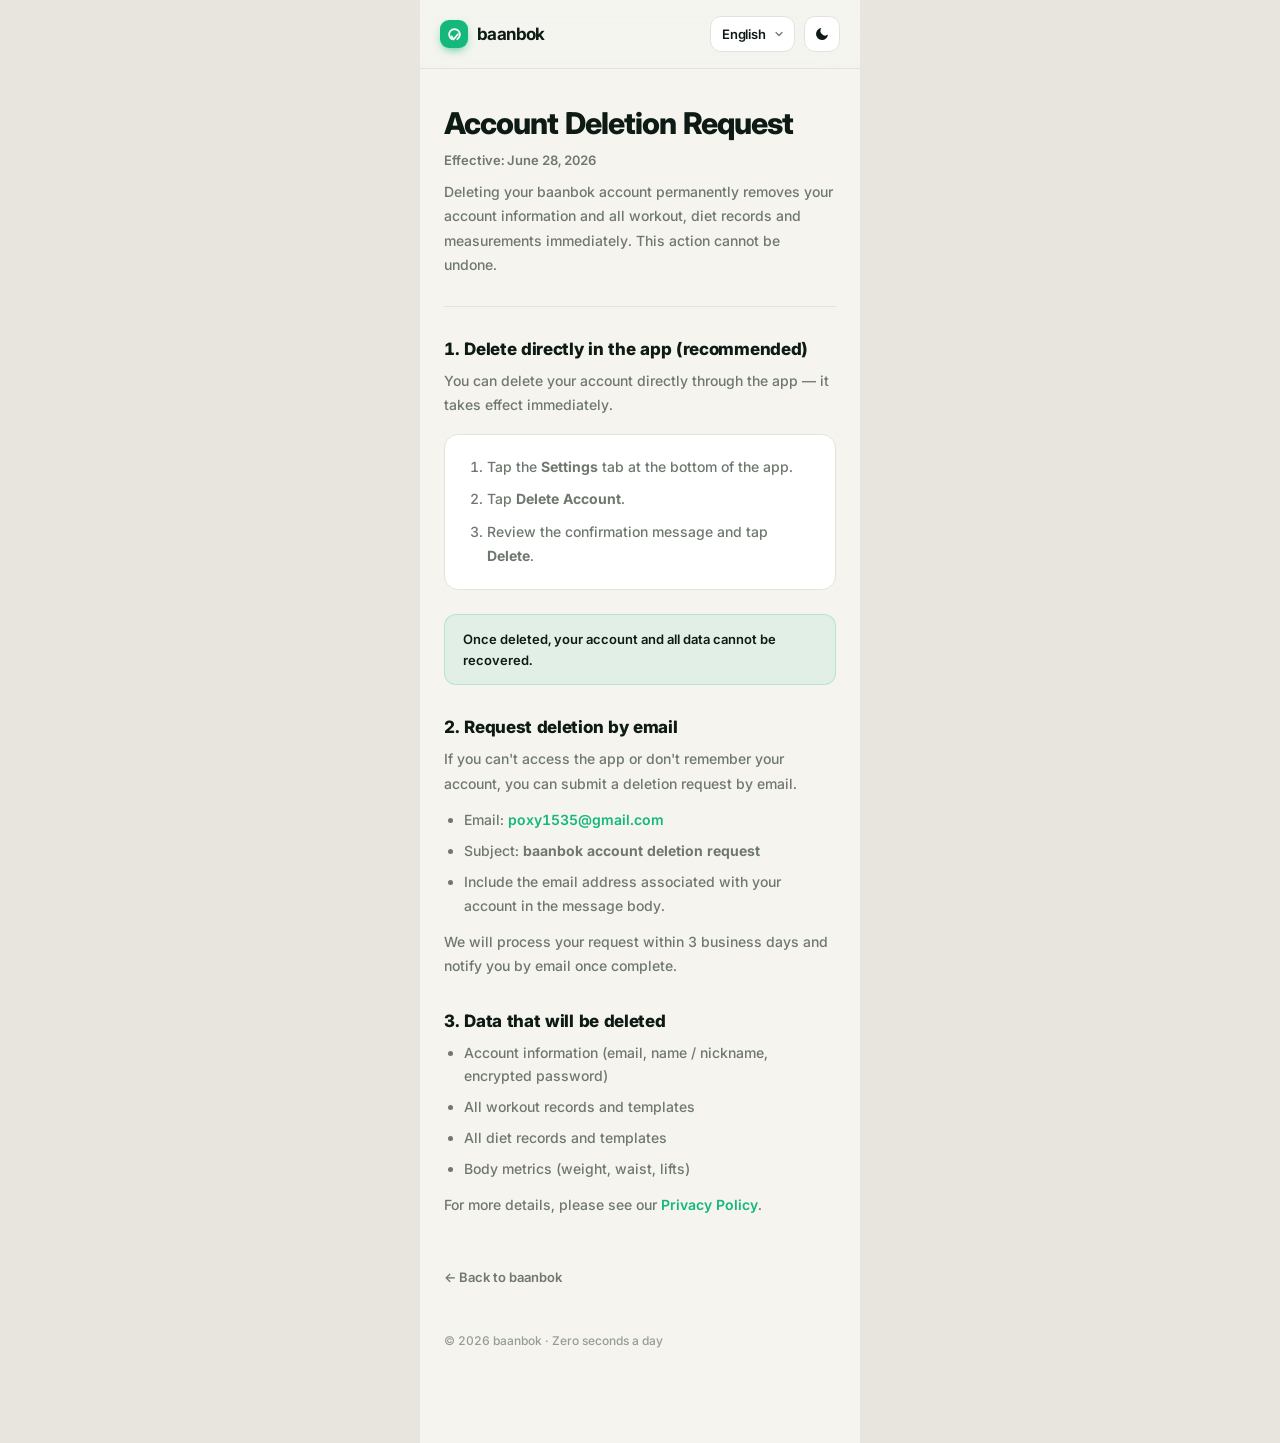
==== delete-account.html @ 93a6932c "계정 삭제 요청 페이지 추가 + footer 링크 연결 Co-Authored-By: Claude Sonnet 4.6 <noreply@anthropic.com>" ====
<!DOCTYPE html>
<html lang="ko" data-title-key="delete.pageTitle">
<head>
  <meta charset="utf-8" />
  <meta name="viewport" content="width=device-width, initial-scale=1" />
  <title>계정 삭제 요청 · baanbok</title>
  <meta name="description" content="baanbok 계정 및 개인정보 삭제 요청 방법을 안내합니다." />
  <meta name="theme-color" content="#14B87A" />

  <script>
    (function () {
      try {
        var p = localStorage.getItem('baanbok-theme') || 'system';
        var e = (p === 'light' || p === 'dark') ? p
          : (window.matchMedia && matchMedia('(prefers-color-scheme: dark)').matches ? 'dark' : 'light');
        document.documentElement.setAttribute('data-theme', e);
      } catch (err) {
        document.documentElement.setAttribute('data-theme', 'light');
      }
    })();
  </script>

  <link rel="preconnect" href="https://fonts.googleapis.com" />
  <link rel="preconnect" href="https://fonts.gstatic.com" crossorigin />
  <link href="https://fonts.googleapis.com/css2?family=Inter:wght@400;500;600;700;800&display=swap" rel="stylesheet" />
  <link rel="stylesheet" href="styles.css" />
  <style>
    .legal { width: 100%; max-width: 680px; margin: 0 auto; padding: 0 24px 80px; }
    .legal-lead { font-size: 14px; font-weight: 500; color: var(--muted); line-height: 1.7; margin: 4px 0 8px; }
    .legal h1 { font-size: 30px; font-weight: 800; letter-spacing: -1px; color: var(--ink); margin: 36px 0 8px; }
    .legal .date { font-size: 13px; font-weight: 600; color: var(--muted); margin: 0 0 8px; }
    .legal hr { border: none; border-top: 1px solid var(--line); margin: 28px 0; }
    .legal h2 { font-size: 17px; font-weight: 800; letter-spacing: -.3px; color: var(--ink); margin: 32px 0 10px; }
    .legal p { font-size: 14px; font-weight: 500; color: var(--muted); line-height: 1.75; margin: 0 0 12px; }
    .legal ul { font-size: 14px; font-weight: 500; color: var(--muted); line-height: 1.7; padding-left: 20px; margin: 0 0 12px; }
    .legal li { margin-bottom: 7px; }
    .legal a.inline { color: var(--green); text-decoration: none; font-weight: 600; }
    .legal a.inline:hover { text-decoration: underline; }
    .legal .foot-note { font-size: 12px; font-weight: 500; color: var(--muted); opacity: .7; margin-top: 44px; }
    .legal .back { display: inline-flex; align-items: center; gap: 6px; font-size: 13px; font-weight: 600; color: var(--muted); text-decoration: none; margin-top: 40px; }
    .legal .back:hover { color: var(--ink); }

    .step-box { background: var(--card); border: 1px solid var(--line); border-radius: 14px; padding: 20px 22px; margin: 16px 0 24px; }
    .step-box ol { font-size: 14px; font-weight: 500; color: var(--muted); line-height: 1.75; padding-left: 20px; margin: 0; }
    .step-box li { margin-bottom: 8px; }
    .step-box li:last-child { margin-bottom: 0; }

    .warn-box { background: color-mix(in srgb, var(--green) 8%, transparent); border: 1px solid color-mix(in srgb, var(--green) 22%, transparent); border-radius: 12px; padding: 14px 18px; margin: 0 0 20px; font-size: 13px; font-weight: 600; color: var(--ink); line-height: 1.6; }
  </style>
  <script src="app.js" defer></script>
  <script src="lang.js" defer></script>
</head>
<body>
<div class="page">
  <div class="column" style="overflow:visible;">

    <!-- Nav -->
    <div style="position:sticky; top:0; z-index:40; display:flex; align-items:center; justify-content:space-between; padding:16px 20px; background:var(--navBg); backdrop-filter:blur(16px); -webkit-backdrop-filter:blur(16px); border-bottom:1px solid var(--navBorder);">
      <a href="index.html" style="display:flex; align-items:center; gap:9px; text-decoration:none;">
        <div style="width:28px; height:28px; border-radius:9px; background:var(--green); display:flex; align-items:center; justify-content:center; box-shadow:0 4px 11px -4px var(--green);">
          <svg width="17" height="17" viewBox="0 0 120 120"><path d="M 41 92.9 A 38 38 0 1 1 79 92.9" fill="none" stroke="#fff" stroke-width="12.5" stroke-linecap="round"/><path d="M 39 73 L 53 95 L 84 58" fill="none" stroke="#fff" stroke-width="12.5" stroke-linecap="round" stroke-linejoin="round"/></svg>
        </div>
        <span style="font-size:17px; font-weight:700; letter-spacing:-.6px; color:var(--ink);">baanbok</span>
      </a>
      <div class="nav-actions">
        <select class="lang-select" onchange="setLang(this.value)" aria-label="Language / 언어">
          <option value="ko">한국어</option>
          <option value="en">English</option>
        </select>
        <button class="nav-toggle" type="button" aria-label="테마 전환" onclick="toggleTheme()" style="width:36px; height:36px; border-radius:11px; border:1px solid var(--line); background:var(--card); display:flex; align-items:center; justify-content:center; cursor:pointer; color:var(--ink);">
          <svg class="icon-sun" width="17" height="17" viewBox="0 0 24 24" fill="none" stroke="currentColor" stroke-width="2" stroke-linecap="round"><circle cx="12" cy="12" r="4.2"/><path d="M12 2v2.6M12 19.4V22M2 12h2.6M19.4 12H22M4.9 4.9l1.9 1.9M17.2 17.2l1.9 1.9M19.1 4.9l-1.9 1.9M6.8 17.2l-1.9 1.9"/></svg>
          <svg class="icon-moon" width="16" height="16" viewBox="0 0 24 24" fill="currentColor"><path d="M21 12.8A9 9 0 1 1 11.2 3a7 7 0 0 0 9.8 9.8z"/></svg>
        </button>
      </div>
    </div>

    <!-- Body -->
    <div class="legal">

      <!-- 한국어 -->
      <div data-lang-block="ko">
        <h1>계정 삭제 요청</h1>
        <p class="date">시행일: 2026년 6월 28일</p>
        <p class="legal-lead">baanbok 계정을 삭제하면 계정 정보와 모든 운동·식단 기록·측정값이 즉시 영구 삭제되며, 복구할 수 없습니다.</p>

        <hr />

        <h2>1. 앱 내 직접 삭제 (권장)</h2>
        <p>아래 경로로 직접 계정을 삭제할 수 있으며, 즉시 처리됩니다.</p>
        <div class="step-box">
          <ol>
            <li>앱 하단 탭 <strong>설정</strong> 탭을 탭합니다.</li>
            <li><strong>회원 탈퇴</strong>를 탭합니다.</li>
            <li>안내 문구를 확인한 후 <strong>탈퇴하기</strong>를 탭합니다.</li>
          </ol>
        </div>
        <div class="warn-box">삭제 후에는 계정 및 모든 데이터를 복구할 수 없습니다.</div>

        <h2>2. 이메일로 삭제 요청</h2>
        <p>앱에 접근하기 어렵거나 계정을 기억하지 못하는 경우, 아래 주소로 삭제를 요청하실 수 있습니다.</p>
        <ul>
          <li>이메일: <a class="inline" href="mailto:poxy1535@gmail.com?subject=baanbok 계정 삭제 요청">poxy1535@gmail.com</a></li>
          <li>제목: <strong>baanbok 계정 삭제 요청</strong></li>
          <li>본문에 가입 시 사용한 이메일 주소를 기재해 주세요.</li>
        </ul>
        <p>요청을 받은 후 영업일 기준 3일 이내에 처리하고 결과를 이메일로 안내드립니다.</p>

        <h2>3. 삭제되는 데이터</h2>
        <ul>
          <li>계정 정보 (이메일, 이름/닉네임, 암호화된 비밀번호)</li>
          <li>모든 운동 기록 및 템플릿</li>
          <li>모든 식단 기록 및 템플릿</li>
          <li>체중·허리둘레·중량 등 신체 측정값</li>
        </ul>

        <p>자세한 내용은 <a class="inline" href="privacy.html">개인정보처리방침</a>을 참고해 주세요.</p>
      </div>

      <!-- English -->
      <div data-lang-block="en">
        <h1>Account Deletion Request</h1>
        <p class="date">Effective: June 28, 2026</p>
        <p class="legal-lead">Deleting your baanbok account permanently removes your account information and all workout, diet records and measurements immediately. This action cannot be undone.</p>

        <hr />

        <h2>1. Delete directly in the app (recommended)</h2>
        <p>You can delete your account directly through the app — it takes effect immediately.</p>
        <div class="step-box">
          <ol>
            <li>Tap the <strong>Settings</strong> tab at the bottom of the app.</li>
            <li>Tap <strong>Delete Account</strong>.</li>
            <li>Review the confirmation message and tap <strong>Delete</strong>.</li>
          </ol>
        </div>
        <div class="warn-box">Once deleted, your account and all data cannot be recovered.</div>

        <h2>2. Request deletion by email</h2>
        <p>If you can't access the app or don't remember your account, you can submit a deletion request by email.</p>
        <ul>
          <li>Email: <a class="inline" href="mailto:poxy1535@gmail.com?subject=baanbok account deletion request">poxy1535@gmail.com</a></li>
          <li>Subject: <strong>baanbok account deletion request</strong></li>
          <li>Include the email address associated with your account in the message body.</li>
        </ul>
        <p>We will process your request within 3 business days and notify you by email once complete.</p>

        <h2>3. Data that will be deleted</h2>
        <ul>
          <li>Account information (email, name / nickname, encrypted password)</li>
          <li>All workout records and templates</li>
          <li>All diet records and templates</li>
          <li>Body metrics (weight, waist, lifts)</li>
        </ul>

        <p>For more details, please see our <a class="inline" href="privacy.html">Privacy Policy</a>.</p>
      </div>

      <a class="back" data-i18n="legal.back" href="index.html">← baanbok 홈으로</a>

      <p class="foot-note" data-i18n="foot.copy">© 2026 baanbok · 매일은 0초로</p>
    </div>

  </div>
</div>
</body>
</html>
---- styles.css ----
/* ─── Reset & base ─────────────────────────────────────────────────────────── */
* { box-sizing: border-box; -webkit-tap-highlight-color: transparent; }
html, body { margin: 0; padding: 0; }
body {
  font-family: 'Inter', -apple-system, BlinkMacSystemFont, sans-serif;
  font-variant-numeric: tabular-nums;
  background: var(--page);
  color: var(--ink);
  -webkit-font-smoothing: antialiased;
  text-rendering: optimizeLegibility;
}
/* hide scrollbars (mobile-first showcase look) */
* { scrollbar-width: none; }
*::-webkit-scrollbar { width: 0 !important; height: 0 !important; display: none !important; }

/* ─── Landing theme tokens (toggle + system) ───────────────────────────────── */
:root, :root[data-theme="light"] {
  --bg: #F5F4EF;
  --card: #FFFFFF;
  --ink: #0E1A14;
  --muted: #6F786F;
  --line: #E4E2DA;
  --green: #14B87A;
  --greenSoft: #EAF7F0;
  --navBg: rgba(245,244,239,.82);
  --navBorder: #E4E2DA;
  --page: #E7E5DD;
}
:root[data-theme="dark"] {
  --bg: #0E1411;
  --card: #18211C;
  --ink: #ECEFEC;
  --muted: #8A938D;
  --line: #2A332D;
  --green: #2BD08A;
  --greenSoft: rgba(43,208,138,0.14);
  --navBg: rgba(14,20,17,.82);
  --navBorder: #222B25;
  --page: #080C0A;
}

/* ─── Layout ───────────────────────────────────────────────────────────────── */
.page { min-height: 100vh; background: var(--page); display: flex; justify-content: center; }
.column {
  width: 100%; max-width: 440px; background: var(--bg);
  min-height: 100vh; position: relative; overflow: hidden;
}

/* theme toggle icon swap */
[data-theme="dark"] .icon-moon { display: none; }
[data-theme="light"] .icon-sun { display: none; }
:root:not([data-theme="dark"]) .icon-sun { display: none; }

/* subtle interaction polish */
a, button { transition: opacity .15s ease, background-color .15s ease, transform .15s ease; }
.store-badge:hover { opacity: .88; }
.feature-card { transition: border-color .15s ease, transform .15s ease; }
.nav-toggle:hover { background: var(--greenSoft); }
.footer-link:hover { color: var(--ink); }

/* language select — matches the theme toggle */
.nav-actions { display: flex; align-items: center; gap: 9px; }
.lang-select {
  height: 36px; padding: 0 28px 0 11px; border-radius: 11px;
  border: 1px solid var(--line); background-color: var(--card); color: var(--ink);
  font-family: inherit; font-size: 13px; font-weight: 600; letter-spacing: -.2px;
  cursor: pointer; -webkit-appearance: none; appearance: none;
  background-image: url("data:image/svg+xml,%3Csvg xmlns='http://www.w3.org/2000/svg' width='12' height='12' viewBox='0 0 24 24' fill='none' stroke='%236F786F' stroke-width='2.4' stroke-linecap='round' stroke-linejoin='round'%3E%3Cpath d='M6 9l6 6 6-6'/%3E%3C/svg%3E");
  background-repeat: no-repeat; background-position: right 9px center;
}
.lang-select:hover { background-color: var(--greenSoft); }

/* ─── Embedded app-screen palettes (FIXED, independent of page theme) ──────── */
/* Today preview — light */
.screen--light {
  --bg: #F5F4EF; --card: #FFFFFF; --ink: #0E1A14; --muted: #9AA39C;
  --line: #E4E2DA; --line2: #F0EEE6; --green: #14B87A; --greenSoft: #EAF7F0;
  --field: #F7F6F1; --macroC: #0E1A14; --tab: rgba(255,255,255,.9);
  --barTrack: #EFEDE6; --itemName: #5C665E; --chevron: #C4C9C2;
  --bannerA: #EFEDE6; --bannerB: #EBE9E1; --bannerBorder: #E4E2DA;
  --warmup: #9AA39C; --coral: #FF6A4D; --yellow: #E5B85C;
  --shadow: 0 1px 2px rgba(14,26,20,.04), 0 8px 24px -18px rgba(14,26,20,.3);
}
/* Trends preview — dark */
.screen--dark {
  --bg: #0E1411; --card: #18211C; --ink: #ECEFEC; --muted: #8A938D;
  --line: #2A332D; --line2: #222B25; --green: #2BD08A; --greenSoft: rgba(43,208,138,0.14);
  --field: #212B25; --tab: rgba(14,20,17,.92);
  --barTrack: #222B25; --chevron: #3E4A42; --coral: #FF7A5E;
  --shadow: 0 1px 2px rgba(0,0,0,.35), 0 14px 34px -22px rgba(0,0,0,.8);
}
.screen {
  width: 390px; height: 844px; border-radius: 46px; position: relative;
  overflow: hidden; background: var(--bg); color: var(--ink);
  font-family: 'Inter', sans-serif;
}
.screen-scroll { position: absolute; inset: 0; overflow: hidden; }

/* ─── Store badges (always dark, theme-independent) ────────────────────────── */
.store-badge {
  display: inline-flex; align-items: center; gap: 9px;
  padding: 9px 15px; border-radius: 13px;
  background: #0E1A14; color: #fff; text-decoration: none;
  border: 1px solid #0E1A14;
}
.store-badge .b-small { font-size: 9px; font-weight: 500; opacity: .85; }
.store-badge .b-big { font-size: 15px; font-weight: 700; letter-spacing: -.3px; }
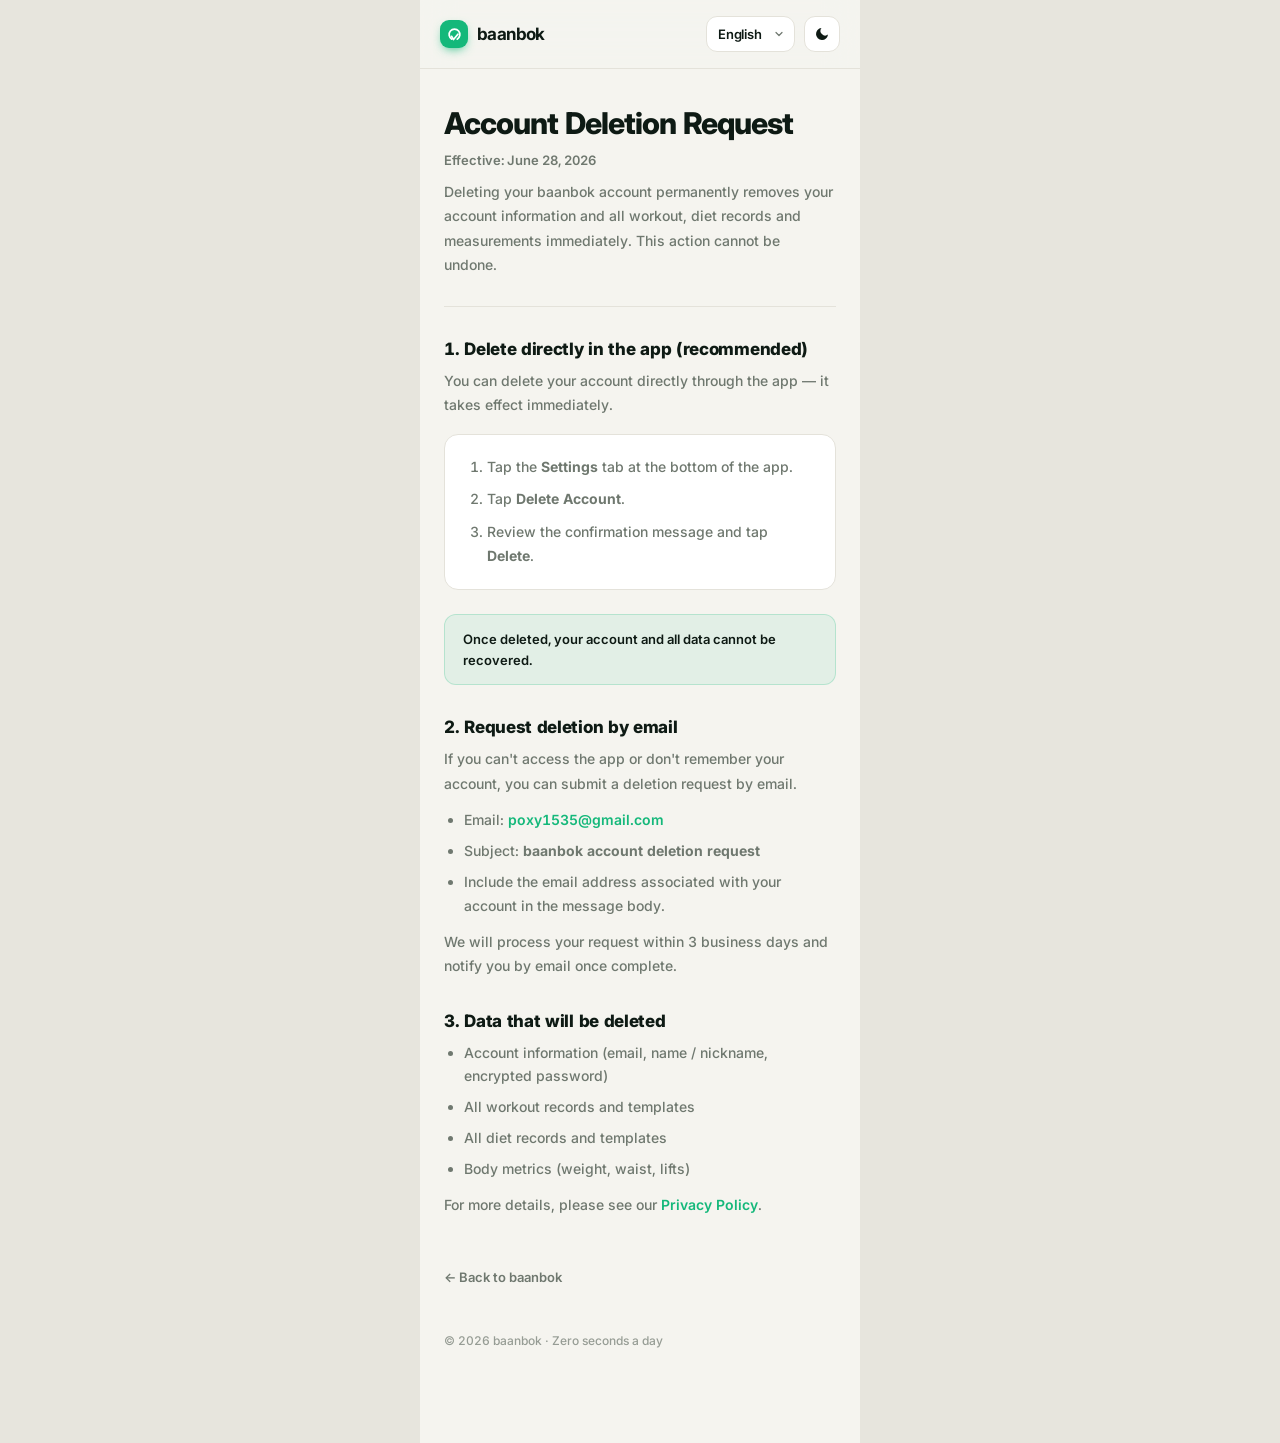
==== commit 8f25ada8: "랜딩 5개 언어 확장 — ja/zh/es 사전 + 셀렉터 + 법률 en 폴백 - lang.js 사전 5종(각 97키 동수), 앱 언어팩과 용어 통일(流れ/节奏/ritmo·パルス/脉" ====
--- a/delete-account.html
+++ b/delete-account.html
@@ -6,6 +6,7 @@
   <title>계정 삭제 요청 · baanbok</title>
   <meta name="description" content="baanbok 계정 및 개인정보 삭제 요청 방법을 안내합니다." />
   <meta name="theme-color" content="#14B87A" />
+  <link rel="icon" href="favicon.svg" type="image/svg+xml" />
 
   <script>
     (function () {
@@ -66,6 +67,9 @@
         <select class="lang-select" onchange="setLang(this.value)" aria-label="Language / 언어">
           <option value="ko">한국어</option>
           <option value="en">English</option>
+          <option value="ja">日本語</option>
+          <option value="zh">中文</option>
+          <option value="es">Español</option>
         </select>
         <button class="nav-toggle" type="button" aria-label="테마 전환" onclick="toggleTheme()" style="width:36px; height:36px; border-radius:11px; border:1px solid var(--line); background:var(--card); display:flex; align-items:center; justify-content:center; cursor:pointer; color:var(--ink);">
           <svg class="icon-sun" width="17" height="17" viewBox="0 0 24 24" fill="none" stroke="currentColor" stroke-width="2" stroke-linecap="round"><circle cx="12" cy="12" r="4.2"/><path d="M12 2v2.6M12 19.4V22M2 12h2.6M19.4 12H22M4.9 4.9l1.9 1.9M17.2 17.2l1.9 1.9M19.1 4.9l-1.9 1.9M6.8 17.2l-1.9 1.9"/></svg>
